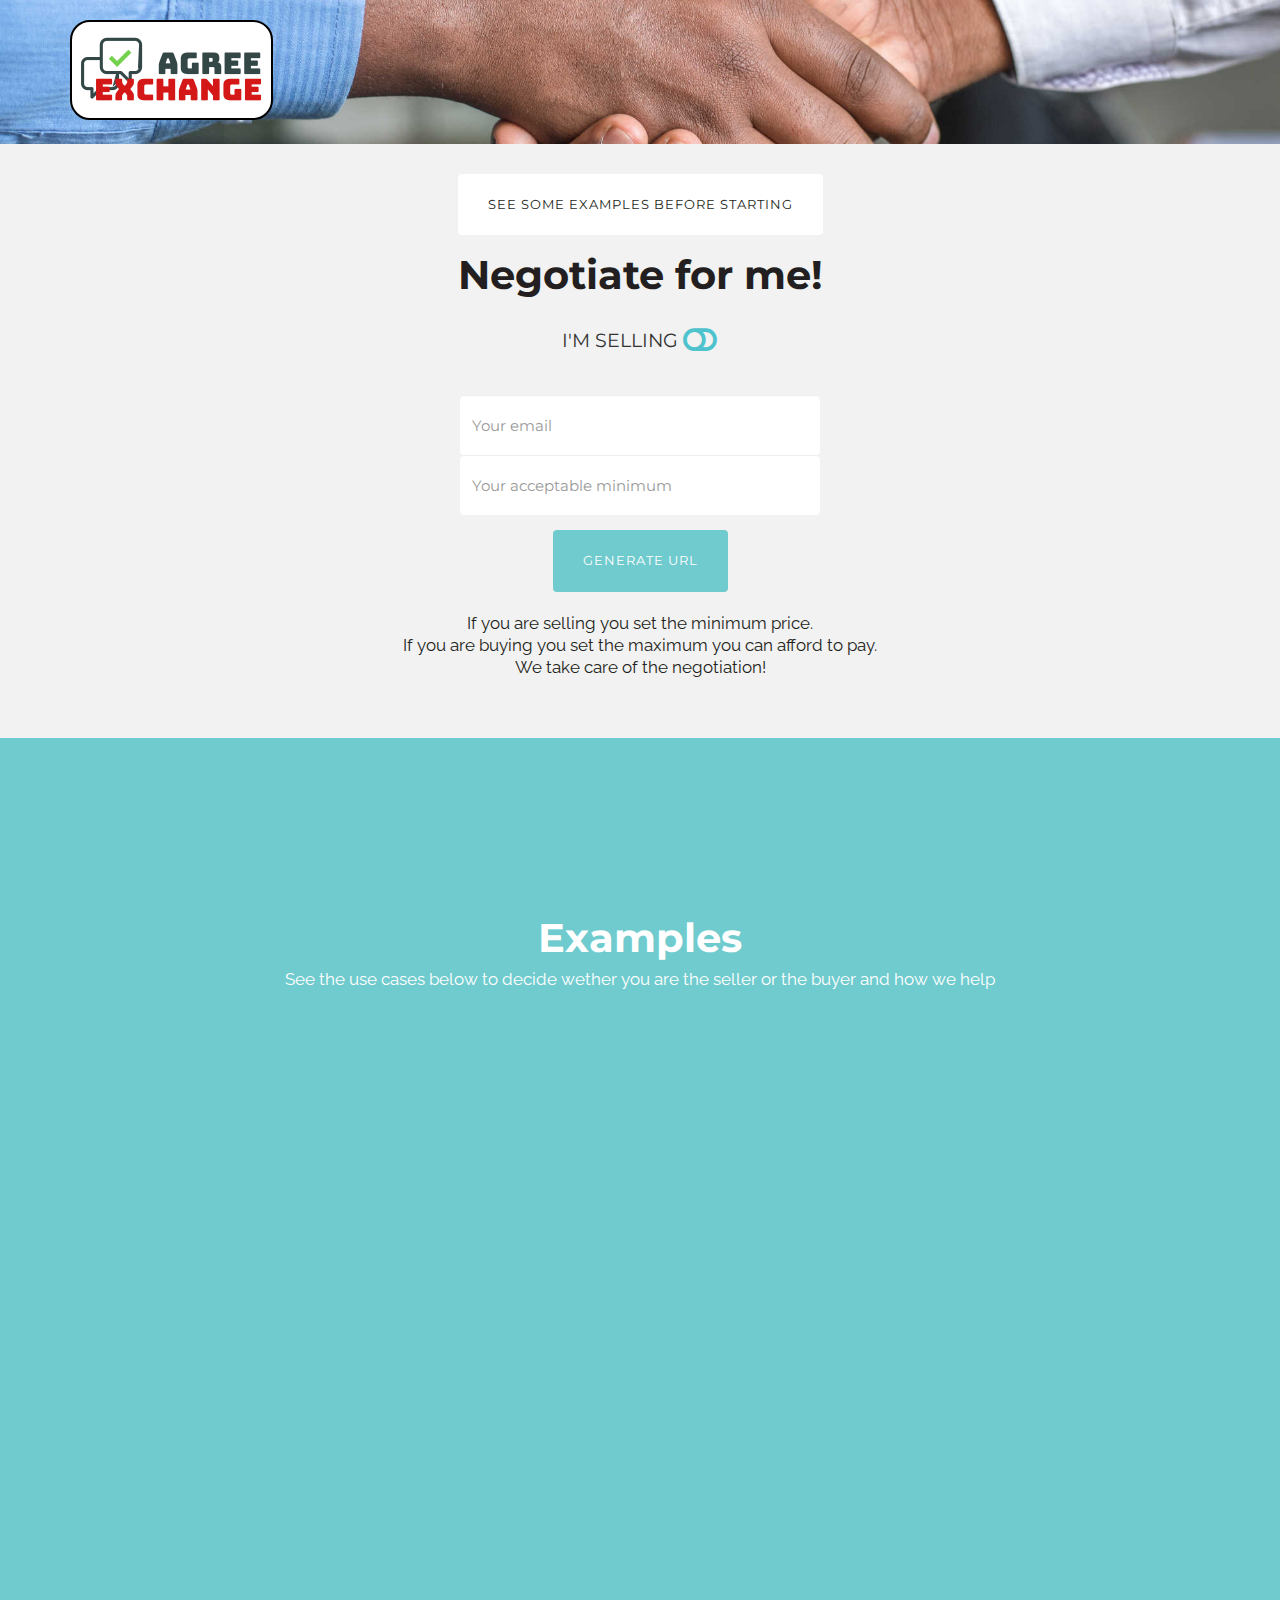
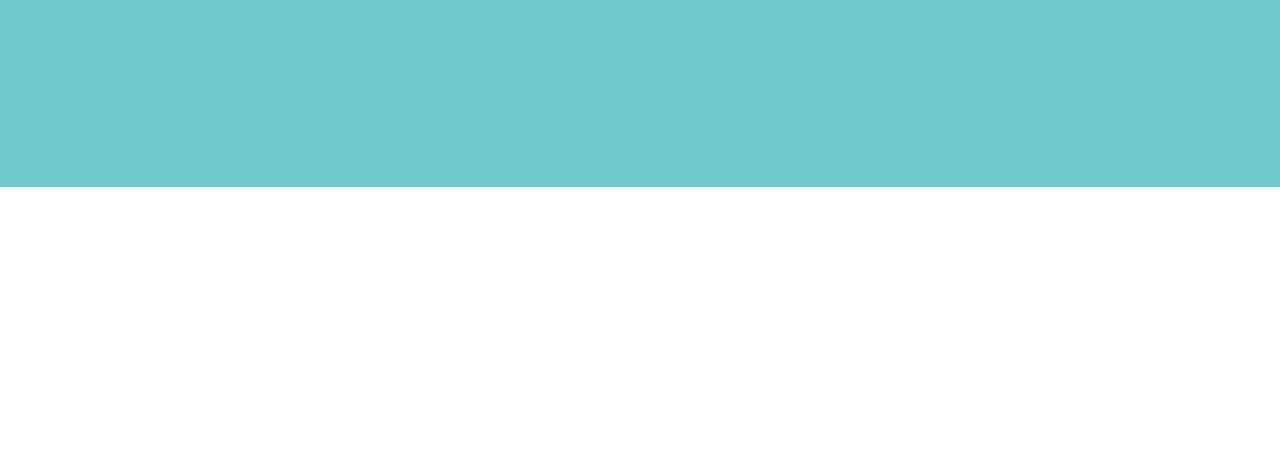
==== index.html @ afe5ef77 "Typo" ====
<!DOCTYPE html>
<html lang="en"><head>
  <meta charset="utf-8">
  <title>Agree Exchange</title>
  <meta name="keywords" content="">
  <meta name="description" content="">
  <meta name="viewport" content="width=device-width, initial-scale=1.0, maximum-scale=1.0, user-scalable=no">

  <meta property="og:title" content="">
	<meta property="og:type" content="website">
	<meta property="og:url" content="">
	<meta property="og:site_name" content="">
	<meta property="og:description" content="">

  <link rel="icon" type="image/vnd.microsoft.icon" href="favicon.ico">
  <!-- Styles -->
  <link rel="stylesheet" href="css/all.min.css">
  <link rel="stylesheet" href="css/animate.css">
  <link href='https://fonts.googleapis.com/css?family=Raleway:400,100,200,300,500,600,700,800,900|Montserrat:400,700' rel='stylesheet' type='text/css'>


  <link rel="stylesheet" href="css/bootstrap.min.css">
  <link rel="stylesheet" href="css/main.css">

  <script src="js/modernizr-2.7.1.js"></script>

</head>

<body>

    <header>
      <div class="container">
        <div class="row">
          <div class="col-xs-6">
            <a href="index.html"><img class="ae-logo" src="img/logo.png" alt="Agree Exchange"></a>
          </div>
        </div>
      </div>
    </header>

    <section id="invite" class="pad-xs light-gray-bg">
      <div class="container">
        <div class="row">
          <div class="col-sm-8 col-sm-offset-2 text-center">
            <a href="#examples" class="scroll btn btn-secondary btn-lg">See some Examples before starting</a>
            <h2 class="black">Negotiate for me!</h2>
            <div class="row">
              <div class="col-sm-8 col-sm-offset-2 text-center">
                <br/>
                <a class="selling" href="#" id="roleArea"> <span id="roleText"> I'm selling </span>
                  <i class="role fa fa-toggle-off" id="roleToggle" data-role="selling"></i>
                </a>
                <br/>
                <br/>
                <br/>
              </div>
            </div>
            <div class="row">
              <div class="col-sm-8 col-sm-offset-2 col-md-6 col-md-offset-3">
                <form role="form" id="submitForm">
                  <div class="form-group">
                    <input required type="email" name="email" class="form-control" id="senderEmail" placeholder="Your email">
                    <input required type="number" name="amount" class="form-control" step=".01" id="amount" placeholder="Your acceptable minimum">
                  </div>
                  <button type="submit" id="generateUrl" class="btn btn-primary btn-lg">Generate Url</button>
                  <br>
                  <p class="hidden" id="generatedUrl" ></p>
                </form>
              </div>
            </div><!--End Form row-->

            <div class="row">
              <br/>
              <p class="black">If you are selling you set the minimum price. <br/> If you are buying you set the maximum you can afford to pay.<br/>We take care of the negotiation!</p>
              <br />
            </div>
          </div>
        </div>
      </div>
    </section>

    <!--Pricing-->
   <section id="examples" class="pad-lg">
     <div class="container">
       <div class="row margin-40">
         <div class="col-sm-8 col-sm-offset-2 text-center">
           <h2 class="white">Examples</h2>
           <p class="white">See the use cases below to decide wether you are the seller or the buyer and how we help</p>
         </div>
       </div>

       <div class="row margin-50">

         <div class="col-sm-4 pricing-container wow fadeInUp" data-wow-delay="1s">
           <br />
           <ul class="list-unstyled pricing-table text-center">
             <li class="headline"><h5 class="white">SELLING YOUR CAR</h5></li>
             <li class="price"><div class="amount">$5.500</div></li>
             <li class="info">No negotiation skills? No problem! Don't lose your time and nevers in endless biddings</li>
             <li class="features first">We try to make the most money for you</li>
             <li class="features">You control the minimum price you could accept</li>
             <li class="features">We keep the inputs confidential for both sides</li>
             <li class="features">We only show the agreement price, if any</li>
             <li class="features last btn btn-secondary btn-wide"><a href="#invite" onclick="setSelling()">I'm selling</a></li>
           </ul>
         </div>


         <div class="col-sm-4 pricing-container wow fadeInUp" data-wow-delay="0.4s">
          <ul class="list-unstyled pricing-table active text-center">
            <li class="headline"><h5 class="white">EMPLOYER NEGOTIATING SALARY</h5></li>
            <li class="price"><div class="amount">$41.000<small>/y</small></div></li>
            <li class="info">Focus only on your interview. We take care of the money part with great pleasure</li>
            <li class="features first">You are selling your time for money</li>
            <li class="features">Decide how much you want to earn at minimum</li>
            <li class="features">If you go too high you risk no agreement</li>
            <li class="features">You get the settled amount in one go, no process</li>
            <li class="features last btn btn-secondary btn-wide"><a href="#invite" onclick="setSelling()">I'm selling</a></li>
          </ul>
        </div>

         <div class="col-sm-4 pricing-container wow fadeInUp" data-wow-delay="1.3s">
           <br />
           <ul class="list-unstyled pricing-table text-center">
             <li class="headline"><h5 class="white">TENANT MAKING A RENT OFFER</h5></li>
             <li class="price"><div class="amount">$850<small>/m</small></div></li>
             <li class="info">Get rid of the estate agents playing the Landlord game in the negotiation while pretending to be on your side</li>
             <li class="features first">You are offering to pay a rent for a dwelling</li>
             <li class="features">You decide what is your maximum budget</li>
             <li class="features">If you go too low you risk no agreement</li>
             <li class="features">We'll email you when the Landlord replies</li>
             <li class="features last btn btn-secondary btn-wide"><a href="#invite" onclick="setBuying()">I'm buying</a></li>
           </ul>
         </div>

       </div>

     </div>
   </section>

    <section id="main-info" class="pad-xs">
	    <div class="container">
		    <div class="row">
			    <div class="col-sm-4 wow fadeIn" data-wow-delay="0.4s">
				    <hr class="line purple">
				    <h3>Hate talking about money?</h3>
				    <p>Looking for a job offer or to sale some stuff? Lots of people find talking about money stressing. Send your price tag <em>confidentially</em>, we will never disclose it to the other party.</p>
			    </div>
			    <div class="col-sm-4 wow fadeIn" data-wow-delay="0.8s">
				    <hr class="line blue">
				    <h3>How does it work?</h3>
				    <p>Submit the form and share the generated url with the interested party. They will be asked to enter their amount too, but only once. We'll then email you if there is an agreement!</p>
			    </div>
			    <div class="col-sm-4 wow fadeIn" data-wow-delay="1.2s">
				    <hr class="line yellow">
				    <h3>Meet me in the middle?</h3>
				    <p>Our algorithm will calculate if there is a possible fair outcome for both parties. It's supposed to be <em>binding</em> so we recommend both parties to refuse any further attempt to renegotiate the established amount.
            </p>
			    </div>
		    </div>
	    </div>
    </section>

    <!-- Javascript
    ================================================== -->
    <!-- Placed at the end of the document so the pages load faster -->
    <script src="https://ajax.googleapis.com/ajax/libs/jquery/1.11.0/jquery.min.js"></script>
    <script>window.jQuery || document.write('<script src="js/jquery-1.11.0.min.js"><\/script>')</script>
    <script src="js/wow.min.js"></script>
    <script src="js/bootstrap.min.js"></script>
    <script src="js/main.js"></script>

    <script>
    $.ajaxSetup({
      'beforeSend' : function(xhr) {
          xhr.overrideMimeType('application/json; charset=utf-8');
      },
    });

     $( "#submitForm" ).submit(function( event ) {
       var data = $("#submitForm").serializeArray();
       var jsonObj = {};
       $.map(data , function (n, i) {
         jsonObj[n.name] = n.value;
       });
       jsonObj.role = $("#roleToggle").data("role");
      //console.log(  JSON.stringify(jsonObj) );
      $( "#generatedUrl" ).text( "COMING SOON!" );

      $.post( "https://oqjjgbytr1.execute-api.eu-west-1.amazonaws.com/Prod/serverlessrepo-agree-exch-microservicehttpendpoint-1TW4GGCVB279V", JSON.stringify(jsonObj), function( result ) {
        $( "#generateUrl" ).toggleClass("hidden");
        $( "#generatedUrl" ).toggleClass("hidden");
        $( "#generatedUrl" ).text( result );
      });

      event.preventDefault();
     });

    $("#roleArea").click(function( event ) {
      if($("#roleToggle").data("role") == "selling"){
        setBuying();
      } else {
        setSelling();
      }
      event.preventDefault();
    });

    function setSelling(){
      $("#roleText").text("I'm selling");
      $("#roleToggle").addClass("fa-toggle-off");
      $("#roleToggle").removeClass("fa-toggle-on");
      $("#roleToggle").data("role", "selling");
      $("#amount").attr("placeholder","Your acceptable minimum");
    }

    function setBuying(){
      $("#roleText").text("I'm buying");
      $("#roleToggle").addClass("fa-toggle-on");
      $("#roleToggle").removeClass("fa-toggle-off");
      $("#roleToggle").data("role", "buying");
      $("#amount").attr("placeholder","The maximum you can spend");
    }

    </script>

    </body>
</html>
---- css/main.css ----
/*!
 * SNOW Landing Page Theme
 *
 * Created by Visual Soldiers
 * Visit us at http://www.visualsoldiers.com
 *
 * Handcrafted with love in Atlanta!
 */


/* ==========================================================================
   Global styles
   ========================================================================== */
h1, h2, h3, h4, h5, h6, p, .btn, .navbar-nav a, .form-control, .list-inline, small, #pricing {
  font-family: 'Montserrat', sans-serif;
}

p, .lead {
	font-family: 'Raleway', sans-serif;
}

h1 {
  font-size: 55px;
  line-height: 55px;
  letter-spacing: -1px;
  color: #ffffff;
  font-weight: 700;
}

h2 {
  font-size: 40px;
  line-height: 40px;
  etter-spacing: -0.5px;
  color: #ffffff;
  font-weight: 700;
}

h3 {
  font-size: 16px;
  line-height: 30px;
  letter-spacing: 0px;
  color: #231f20;
  font-weight: 700;
}

.lead {
  font-size: 21px;
  line-height: 26px;
  color: #ffffff;
  font-weight: 400;
}

p {
  font-size: 17px;
  line-height: 22px;
  color: #929496;
  font-weight: 400;
}

/*------------------Utilities---------------------*/
a {
  color: inherit;
  font-weight: inherit;
  font-size: inherit;
  text-decoration: none;
}

a:hover, a:focus {
  text-decoration: none;
  color: #231f20;
  -webkit-transition: all 0.35s ease-in-out;
  -moz-transition: all 0.35s ease-in-out;
  -o-transition: all 0.35s ease-in-out;
  transition: all 0.35s ease-in-out;
}

.fa-lg {
  font-size: 1.33333em;
  line-height: 0.75em;
  vertical-align: -10%;
}

::selection {
	background: #231f20; /* Safari */
	color: #FFFFFF;
}
::-moz-selection {
	background: #231f20; /* Firefox */
	color: #FFFFFF;
}


/*------------------Buttons---------------------*/
.btn:focus {
  outline: 0px auto -webkit-focus-ring-color;
  outline: none;
}

.btn {
  text-transform: uppercase;
  border-radius: 4px;
  border: none;
}

.btn-lg {
  font-size: 13px;
  line-height: 1.33;
  padding: 22px 30px;
  font-weight: 400;
  letter-spacing: 1px;
}

.btn-sm {
  font-size: 11px;
  line-height: 1.33;
  padding: 10px 18px;
  font-weight: 400;
}

.btn-wide {
  width: 100%;
  font-size: 13px;
  line-height: 1.33;
  padding: 18px 28px;
  font-weight: 400;
  letter-spacing: 1px;
}

.btn-primary {
  background-color:#70cbce;
  color: #ffffff;
}

.btn-primary:hover, .btn-primary:focus, .btn-primary:active, .btn-primary.active {
  background-color: #8be2e5;
  color: #ffffff;
  -webkit-transition: all 0.35s ease-in-out;
  -moz-transition: all 0.35s ease-in-out;
  -o-transition: all 0.35s ease-in-out;
  transition: all 0.35s ease-in-out;
}

.btn-secondary {
  background-color: #ffffff;
  color: #231f20;
}

.btn-secondary:hover, .btn-secondary:focus, .btn-secondary:active, .btn-secondary.active {
  background-color: #ededed;
  color: #231f20;
  -webkit-transition: all 0.35s ease-in-out;
  -moz-transition: all 0.35s ease-in-out;
  -o-transition: all 0.35s ease-in-out;
  transition: all 0.35s ease-in-out;
}




/*-----------------Margins------------------*/
.margin-0 {
    margin-bottom: 0 !important;
}
.margin-10 {
    margin-bottom: 10px !important;
}
.margin-15 {
    margin-bottom: 15px !important;
}
.margin-20 {
    margin-bottom: 20px !important;
}
.margin-30 {
    margin-bottom: 30px !important;
}
.margin-40 {
    margin-bottom: 40px !important;
}
.margin-50 {
    margin-bottom: 50px !important;
}
.margin-60 {
    margin-bottom: 60px !important;
}
.margin-70 {
    margin-bottom: 70px !important;
}
.margin-80 {
    margin-bottom: 80px !important;
}
.margin-90 {
    margin-bottom: 90px !important;
}
.margin-100 {
    margin-bottom: 100px !important;
}


/*-----------------Colors------------------*/

.black {
  color: #231f20;
}

.blue {
  color: #70cbce;
}

.white {
  color: #ffffff;
}

.black-bg {
  background: #231f20;
}

.blue-bg {
  background: #70cbce;
}

.white-bg {
  background: #ffffff;
}

.purple-bg {
	background: #6d3f96;
}



/* ==========================================================================
   Nav Styles
   ========================================================================== */

.navbar {
    border: 0px solid rgba(0, 0, 0, 0);
    background: #70cbce;
    margin: auto;
    min-height: 60px;
    padding-top: 8px;
    position: fixed;
    top: -60px;
    transition: top 0.4s ease 0s;
}

.navbar.open {
    top: 0;
}

.navbar-inverse .navbar-nav > li > a, .navbar-nav a {
    color: #ffffff;
    font-size: 14px;
    letter-spacing: 1px;
}

.navbar-inverse .navbar-nav > li > a:hover {
    color: #ffffff;
    opacity: 0.6;
}

.nav > li > a {
    position: relative;
    display: block;
    padding: 10px 10px;
}

.navbar-inverse .navbar-collapse, .navbar-inverse .navbar-form {
    border-color: #4ec3cd;
}

.navbar-inverse .navbar-toggle {
    border-color: transparent;
}

.logo img {
	margin-top: 6px;
}



/* ==========================================================================
   Main styles
   ========================================================================== */
header {
  background: url(../img/header-bg.jpg) no-repeat center center;
  width: 100%;
  //height: 300px;
  padding: 20px 10px 24px 10px;
  overflow: hidden;
  background-size: cover;
  -webkit-background-size: cover;
  -moz-background-size: cover;
  -o-background-size: cover;
}

.header-info {
  position: absolute;
  bottom: 0;
  width: 100%;
  left: 0;
  right: 0;
  margin-left: 0px;
  margin-bottom: 12%;
}

.ae-logo{
  background-color: white;
  border: 2px solid black;
  border-radius: 20px;
  -moz-border-radius: 20px;
  -o-border-radius: 20px;
  -webkit-border-radius: 20px;
}

.signin {
  padding-top: 9px;
}

.signin a{
  text-shadow: 2px 2px 4px #FFFFFF;
  color: black;
  font-size: 18.5px;
  line-height: 1.33;
  padding: 16px 13px;
  letter-spacing: 0px;
  font-family: 'Montserrat', sans-serif;
  text-transform: uppercase;
  border-radius: 4px;
  border: none;
}

.mouse-icon {
    border: 2px solid #fff;
    border-radius: 16px;
    display: block;
    height: 50px;
    margin: -100px auto 50px;
    position: relative;
    width: 30px;
    z-index: 10;
}
.mouse-icon .scroll {
    animation-delay: 0s;
    animation-duration: 1s;
    animation-iteration-count: infinite;
    animation-name: scrolling;
    animation-play-state: running;
    animation-timing-function: linear;
}
.mouse-icon .scroll {
    background: #fff none repeat scroll 0 0;
    border-radius: 10px;
    height: 10px;
    margin-left: auto;
    margin-right: auto;
    position: relative;
    top: 4px;
    width: 4px;
}
@keyframes scrolling {
0% {
    opacity: 0;
    top: 5px;
}
30% {
    opacity: 1;
    top: 10px;
}
100% {
    opacity: 0;
    top: 25px;
}
}

.pad-xl {
	padding: 200px 0px;
}

.pad-lg {
	padding: 160px 0px;
}

.pad-sm {
	padding: 80px 0px;
}

.pad-xs {
	padding: 30px 0px;
}



#be-the-first {
  background: url(../img/be-the-first-bg.jpg) #231f20 no-repeat center center fixed;
  min-height: 300px;
  -webkit-background-size: cover;
  -moz-background-size: cover;
  -o-background-size: cover;
  background-size: cover;
}

hr.line {
	width: 100%;
	border: 2px solid;
}

.purple {
	border-color: #6d3f96;
	color: #6d3f96;
}

.blue {
	border-color: #70cbce;
	color: #70cbce
}

.yellow {
	border-color: #fdc05d;
	color: #fdc05d;
}

.iphone {
    position: relative;
    height: 200px;
}

.iphone img {
    margin: 0 auto;
    position: absolute;
    left: 0;
    right: 0;
    width: 100%;
    max-width: 440px;
}


#invite {
  background: #f2f2f2;
}

.selling {
  width: 100%;
  font-size: 18.5px;
  line-height: 1.33;
  padding: 16px 13px;
  letter-spacing: 0px;
  font-family: 'Montserrat', sans-serif;
  text-transform: uppercase;
  border-radius: 4px;
  border: none;
}

.fa-handshake {
  color: #4ec3cd;
  font-size: 22px;
  display: block;
  padding-top: 15px;
  width: 60px;
  height: 60px;
  border: 2px solid #4ec3cd;
  -moz-border-radius: 30px;
  -o-border-radius: 30px;
  -webkit-border-radius: 30px;
  border-radius: 30px;
  margin: auto;
}
.role {
  font-size: 30px;
  margin: auto;
  color: #4ec3cd;
  vertical-align: sub;
}
.news-container {
  padding: 10px 0px 20px;
  border-bottom: 1px dotted #d9d9d9;
}

.news-img {
  padding-right: 20px;
}

footer {
  background: #ffffff;
  padding: 40px 0px;
}

.social li a:hover {
  opacity: 0.5;
}



/*---------------Pricing Tables-------------------*/


#examples {
  background: #70cbce;
}

.pricing-container {
  padding-left: 0px;
  padding-right: 0px;
}

.pricing-table {
  background: transparent;
  margin-bottom: 50px;
  margin-top: 0px;
  -webkit-transition: all 0.25s ease-in-out;
  -moz-transition: all 0.25s ease-in-out;
  -o-transition: all 0.25s ease-in-out;
  transition: all 0.25s ease-in-out;
}
.pricing-table.active {
  box-shadow: 0px 0px 12px rgba(41,46,50,0.6);
  position: absolute;
  margin: auto;
  z-index: 200;
  border-top-left-radius: 10px;
  border-top-right-radius: 10px;
}

.pricing-table:hover {
  margin-top: -10px;
  -webkit-transition: all 0.25s ease-in-out;
  -moz-transition: all 0.25s ease-in-out;
  -o-transition: all 0.25s ease-in-out;
  transition: all 0.25s ease-in-out;
}

.pricing-table li {
  padding-left: 20px;
  padding-right: 20px;
}

.headline {
  background: #231f20;
  color: #FFFFFF;
  padding: 10px;
  border-top-left-radius: 10px;
  border-top-right-radius: 10px;
}

.price {
    background: none repeat scroll 0 0 #231f20;
    color: #FFFFFF;
    font-size: 32px;
    font-weight: bold;
    padding-bottom: 20px;
    padding-top: 20px;
}


.pricing-table:hover li.price  {
  background: #303236;
  -webkit-transition: all 0.85s ease-in-out;
  -moz-transition: all 0.85s ease-in-out;
  -o-transition: all 0.85s ease-in-out;
  transition: all 0.85s ease-in-out;
}

.price small {
  font-weight: 300;
  color: #929496;
}

.info {
  padding-top: 20px;
  padding-bottom: 20px;
  font-weight: 300;
  font-size: 13px;
  color: #929496;
  background: #ffffff;
}

.features {
  color: #231f20;
  font-weight: bold;
  padding-top: 12px;
  padding-bottom: 15px;
  border-bottom: 1px dotted #E8EAEA;
  background: #ffffff
}

.features.first {
  border-top: 1px dotted #E8EAEA;
}

.features.last {
  padding-top: 17px;
  padding-bottom: 20px;
}

.features.last a {
	color: #70cbce;
	font-size: 14px;
	letter-spacing: 1px;
  display: block;
}

.pricing-container .btn {
    border-radius: 0;
}




/* ==========================================================================
   Form styles
   ========================================================================== */
.form-control {
    background-color: #FFFFFF;
    background-image: none;
    border: 0px solid transparent;
    border-radius: 4px;
    box-shadow: 0 1px 1px rgba(0, 0, 0, 0.075) inset;
    color: #929496;
    display: block;
    font-size: 15px;
    height: 60px;
    line-height: 1.42857;
    padding: 6px 12px;
    transition: border-color 0.15s ease-in-out 0s, box-shadow 0.15s ease-in-out 0s;
}

.form-control::-moz-placeholder {
    color: #d9d9d9;
    font-size: 15px;
    opacity: 1;
}

.form-control::-webkit-placeholder, .form-control::-o-placeholder {
    color: #d9d9d9;
    font-size: 15px;
    opacity: 1;
}

.form-control::-o-placeholder {
    color: #d9d9d9;
    font-size: 15px;
    opacity: 1;
}




/* ==========================================================================
   Mobile styles
   ========================================================================== */
/* Landscape phones and down */
@media (max-width: 480px) {

.btn-lg {
  font-size: 12.5px;
  line-height: 1.33;
  padding: 16px 13px;
  letter-spacing: 0px;
}


.btn-wide {
  width: 100%;
  font-size: 12.5px;
  line-height: 1.33;
  padding: 16px 13px;
  letter-spacing: 0px;
}

#be-the-first {
      background-attachment: scroll;
  }

}


/* Landscape phone to portrait tablet */
@media (min-width: 481px) and (max-width: 767px) {

#be-the-first {
      background-attachment: scroll;
  }

}


/* Portrait tablet to landscape and desktop */
@media (min-width: 768px) and (max-width: 991px) {

#be-the-first {
      background-attachment: scroll;
  }

}



/* Desktops and laptops ----------- */
@media (min-width: 992px) and (max-width: 1199px) {

}



/* Large screens ----------- */
@media (min-width: 1200px) and (max-width: 3000px) {

}
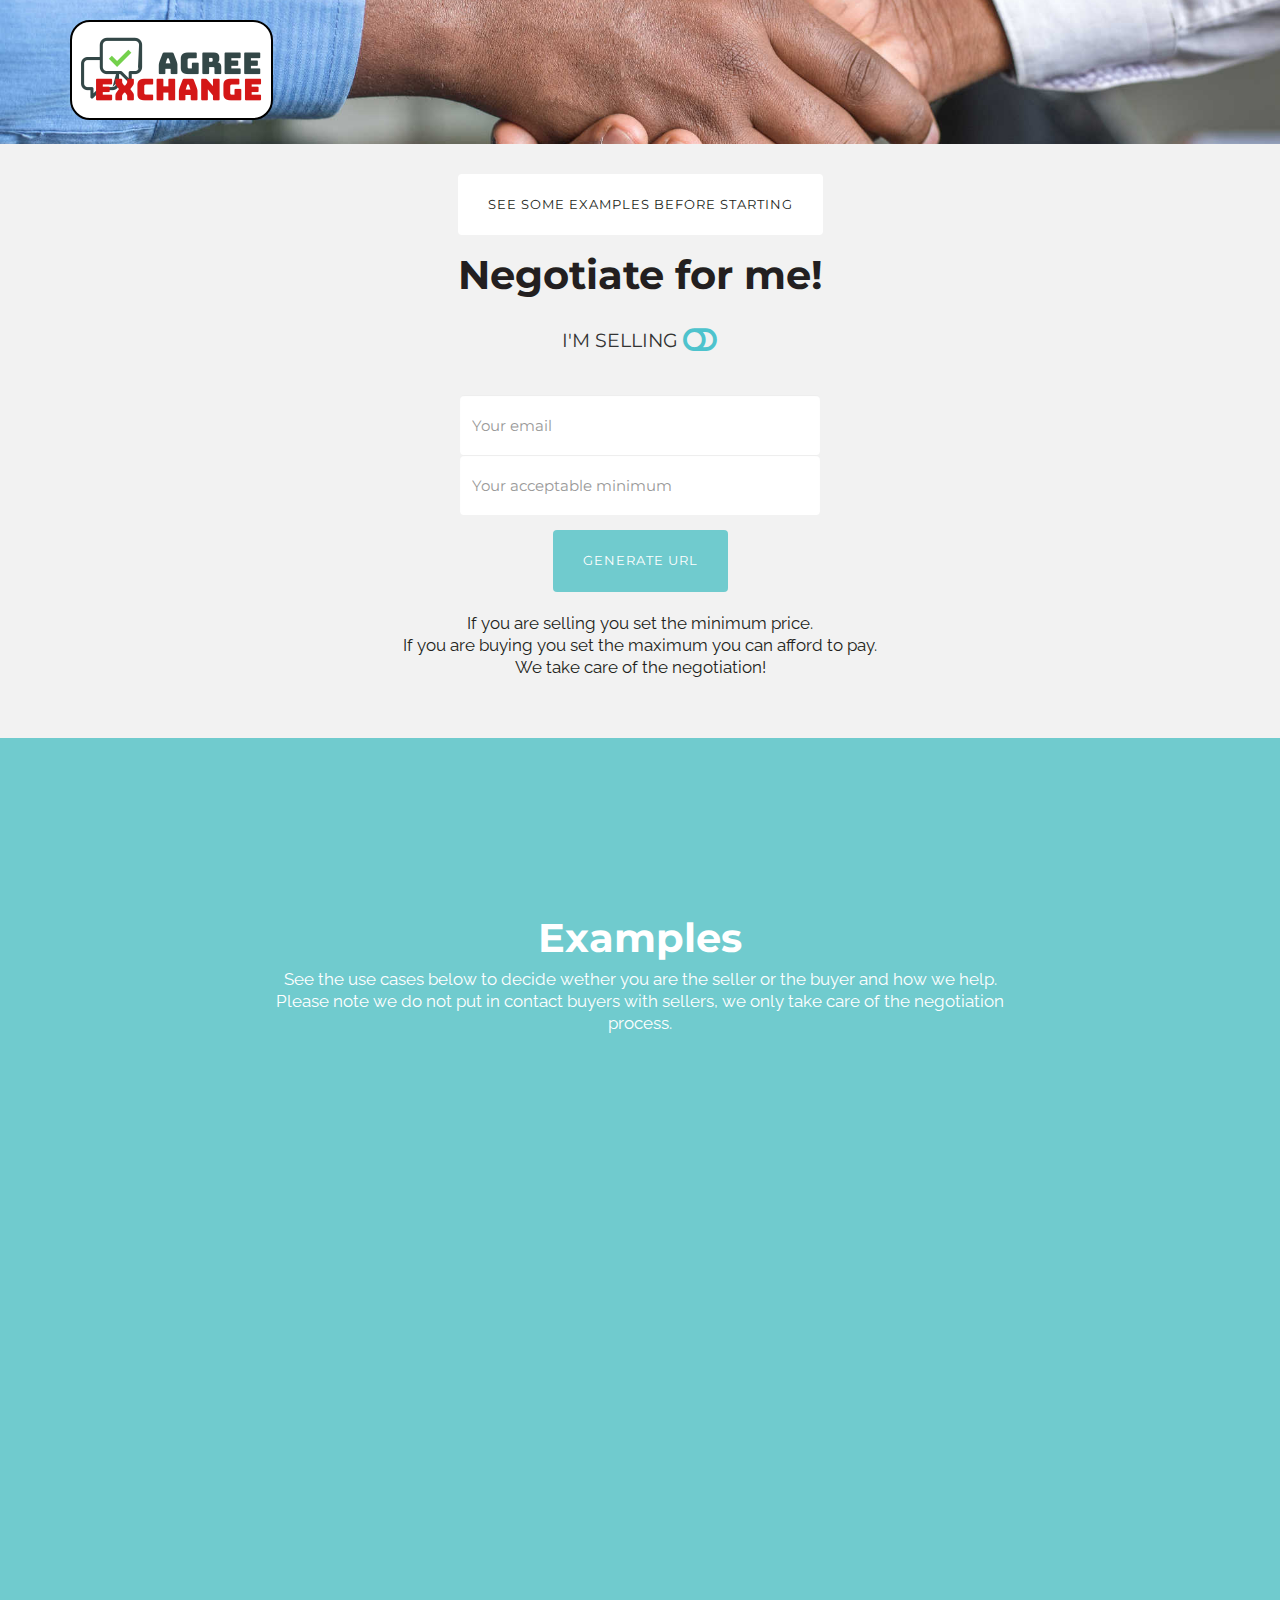
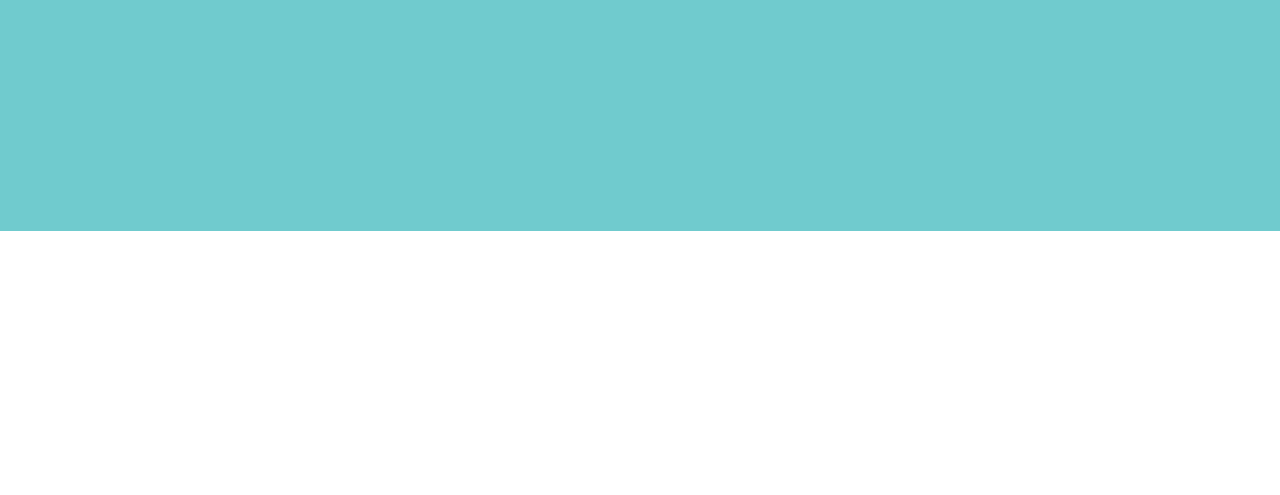
==== commit 7d6f8f3c: "corrections" ====
--- a/index.html
+++ b/index.html
@@ -85,7 +85,7 @@
        <div class="row margin-40">
          <div class="col-sm-8 col-sm-offset-2 text-center">
            <h2 class="white">Examples</h2>
-           <p class="white">See the use cases below to decide wether you are the seller or the buyer and how we help</p>
+           <p class="white">See the use cases below to decide wether you are the seller or the buyer and how we help. Please note we do not put in contact buyers with sellers, we only take care of the negotiation process.</p>
          </div>
        </div>
 
@@ -96,8 +96,8 @@
            <ul class="list-unstyled pricing-table text-center">
              <li class="headline"><h5 class="white">SELLING YOUR CAR</h5></li>
              <li class="price"><div class="amount">$5.500</div></li>
-             <li class="info">No negotiation skills? No problem! Don't lose your time and nevers in endless biddings</li>
-             <li class="features first">We try to make the most money for you</li>
+             <li class="info">No negotiation skills? No problem! Don't lose your time and nerves in endless biddings</li>
+             <li class="features first">You are selling a good you own</li>
              <li class="features">You control the minimum price you could accept</li>
              <li class="features">We keep the inputs confidential for both sides</li>
              <li class="features">We only show the agreement price, if any</li>
@@ -114,7 +114,7 @@
             <li class="features first">You are selling your time for money</li>
             <li class="features">Decide how much you want to earn at minimum</li>
             <li class="features">If you go too high you risk no agreement</li>
-            <li class="features">You get the settled amount in one go, no process</li>
+            <li class="features">You get to know the settled amount right after they reply</li>
             <li class="features last btn btn-secondary btn-wide"><a href="#invite" onclick="setSelling()">I'm selling</a></li>
           </ul>
         </div>
